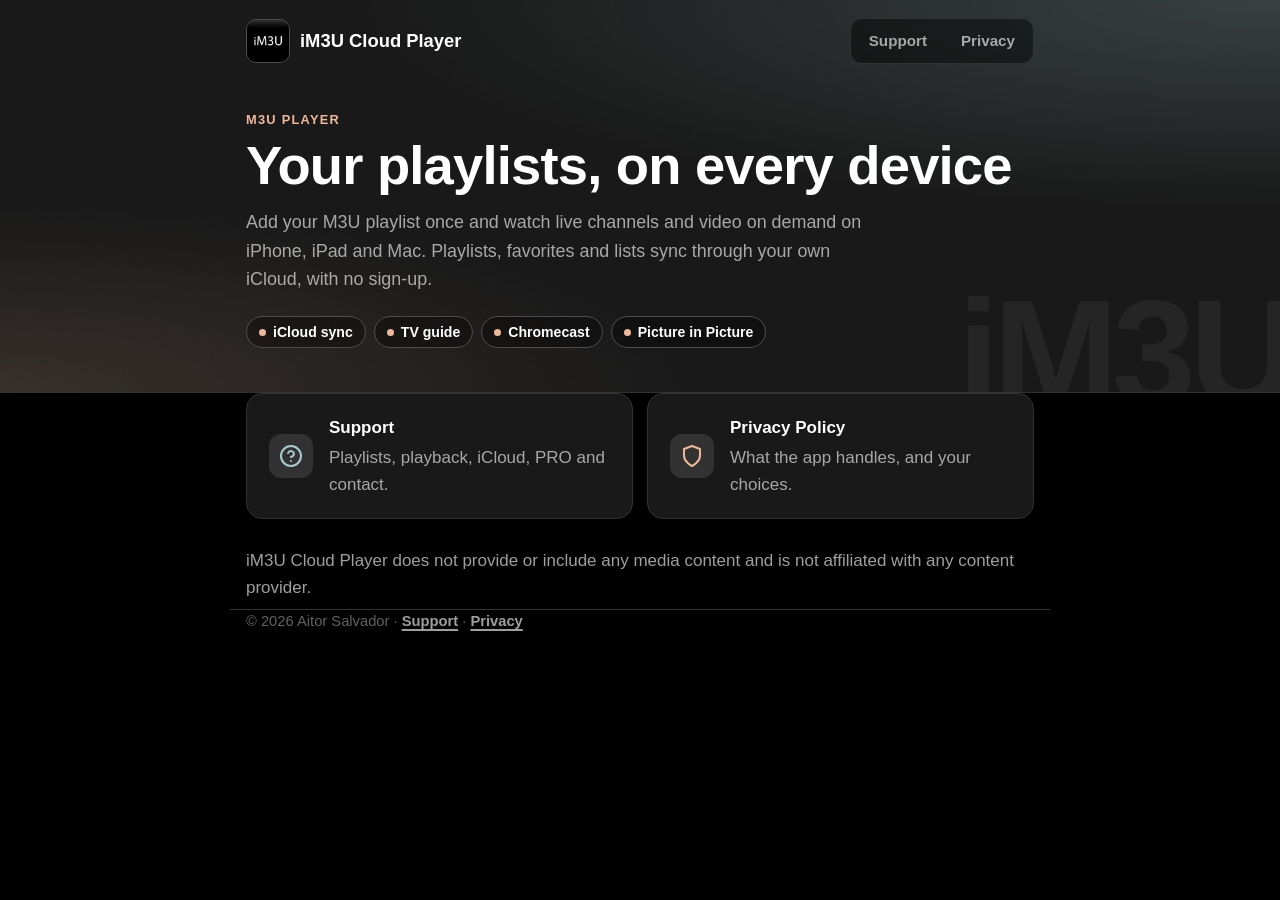
==== im3uplayer/index.html @ 9c214473 "iM3U Cloud Player pages: home, support and privacy in the app's look Co-Authored-By: Claude Opus 5.5" ====
<!doctype html>
<html lang="en">
<head>
  <meta charset="utf-8">
  <meta name="viewport" content="width=device-width, initial-scale=1">
  <title>iM3U Cloud Player</title>
  <meta name="description" content="iM3U Cloud Player: an M3U playlist player for iPhone, iPad and Mac, synced with iCloud.">
  <meta name="theme-color" content="#191919">
  <link rel="icon" href="icon.png">
  <link rel="apple-touch-icon" href="icon.png">
  <link rel="stylesheet" href="style.css?v=1">
</head>
<body>
  <div class="hero">
    <div class="wrap">
      <div class="topbar">
        <a class="brand" href="./"><img src="icon.png" alt="">iM3U Cloud Player</a>
        <nav class="tabs" aria-label="Pages">
          <a class="tab" href="support.html">Support</a>
          <a class="tab" href="privacy.html">Privacy</a>
        </nav>
      </div>
      <div class="hero-body">
        <p class="eyebrow">M3U player</p>
        <h1>Your playlists, on every device</h1>
        <p class="lede">Add your M3U playlist once and watch live channels and video on demand on iPhone, iPad and
        Mac. Playlists, favorites and lists sync through your own iCloud, with no sign-up.</p>
        <div class="pills">
          <span class="pill">iCloud sync</span>
          <span class="pill">TV guide</span>
          <span class="pill">Chromecast</span>
          <span class="pill">Picture in Picture</span>
        </div>
      </div>
    </div>
  </div>

  <main class="wrap">
    <div class="links-grid">
      <a class="card link-card" href="support.html">
        <span class="badge-icon"><svg viewBox="0 0 24 24" fill="none" stroke="currentColor" stroke-width="2" stroke-linecap="round" stroke-linejoin="round" aria-hidden="true"><circle cx="12" cy="12" r="10"/><path d="M9.1 9a3 3 0 0 1 5.8 1c0 2-3 3-3 3M12 17h.01"/></svg></span>
        <span><strong>Support</strong><p>Playlists, playback, iCloud, PRO and contact.</p></span>
      </a>
      <a class="card link-card" href="privacy.html">
        <span class="badge-icon peach"><svg viewBox="0 0 24 24" fill="none" stroke="currentColor" stroke-width="2" stroke-linecap="round" stroke-linejoin="round" aria-hidden="true"><path d="M12 22s8-4 8-10V5l-8-3-8 3v7c0 6 8 10 8 10z"/></svg></span>
        <span><strong>Privacy Policy</strong><p>What the app handles, and your choices.</p></span>
      </a>
    </div>
    <p class="muted" style="margin-top:28px">iM3U Cloud Player does not provide or include any media content and is
    not affiliated with any content provider.</p>
  </main>

  <footer class="wrap">© 2026 Aitor Salvador · <a href="support.html">Support</a> · <a href="privacy.html">Privacy</a></footer>
</body>
</html>
---- im3uplayer/style.css ----
/* iM3U Cloud Player site: the app's palette (CoreLayout UIColor + Palette) on the web. Dark, like the player. */
:root {
  color-scheme: dark;
  --bg: #000000;
  --surface: #191919;
  --surface-2: #323232;
  --line: #4c4c4c;
  --ink: #ffffff;
  --muted: rgba(255, 255, 255, 0.62);
  --faint: rgba(255, 255, 255, 0.38);
  --blue: #a9cbd1;
  --blue-light: #dbfeff;
  --blue-dark: #799aa0;
  --peach: #eeb899;
  --peach-light: #ffeaca;
  --peach-dark: #ba886b;
  --shell: #fff5ee;
  --radius: 16px;
}

* { box-sizing: border-box; }

html { scroll-behavior: smooth; }

body {
  margin: 0;
  background: var(--bg);
  color: var(--ink);
  font-family: -apple-system, BlinkMacSystemFont, "SF Pro Text", "Segoe UI", Roboto, "Helvetica Neue", Arial, sans-serif;
  font-size: 17px;
  line-height: 1.6;
  -webkit-text-size-adjust: 100%;
}

a { color: var(--blue); font-weight: 600; text-underline-offset: 0.2em; text-decoration-thickness: 1.5px; }
a:hover { color: var(--blue-light); }
a:focus-visible, summary:focus-visible { outline: 3px solid var(--peach); outline-offset: 3px; border-radius: 6px; }

.wrap { max-width: 820px; margin: 0 auto; padding: 0 16px; }

/* ---------- Hero ---------- */
.hero {
  position: relative;
  overflow: hidden;
  background:
    radial-gradient(120% 90% at 100% 0%, rgba(169, 203, 209, 0.22) 0%, rgba(169, 203, 209, 0) 60%),
    radial-gradient(90% 80% at 0% 100%, rgba(238, 184, 153, 0.14) 0%, rgba(238, 184, 153, 0) 60%),
    var(--surface);
  border-bottom: 1px solid var(--surface-2);
}
.hero.peach {
  background:
    radial-gradient(120% 90% at 100% 0%, rgba(238, 184, 153, 0.24) 0%, rgba(238, 184, 153, 0) 60%),
    radial-gradient(90% 80% at 0% 100%, rgba(169, 203, 209, 0.12) 0%, rgba(169, 203, 209, 0) 60%),
    var(--surface);
}
.hero::after { /* the "iM3U" wordmark from the icon, as a watermark */
  content: "iM3U";
  position: absolute;
  right: -12px;
  bottom: -36px;
  font-size: 150px;
  font-weight: 700;
  letter-spacing: -0.04em;
  line-height: 1;
  color: #fff;
  opacity: 0.05;
  pointer-events: none;
}

.topbar { display: flex; align-items: center; justify-content: space-between; gap: 12px; flex-wrap: wrap; padding: 18px 0; }
.brand { display: flex; align-items: center; gap: 10px; color: var(--ink); text-decoration: none; font-size: 1.15rem; font-weight: 700; }
.brand:hover { color: var(--ink); }
.brand img { width: 44px; height: 44px; border-radius: 10px; border: 1px solid var(--line); }

.tabs { display: flex; gap: 6px; padding: 4px; background: rgba(0, 0, 0, 0.45); border: 1px solid var(--surface-2); border-radius: 12px; }
.tab { padding: 6px 14px; border-radius: 9px; color: var(--muted); font-weight: 600; font-size: 0.95rem; text-decoration: none; }
.tab:hover { color: var(--ink); background: rgba(255, 255, 255, 0.06); }
.tab[aria-current="page"] { background: var(--blue); color: #000; }

.hero-body { position: relative; z-index: 1; padding: 28px 0 44px; }

.eyebrow {
  margin: 0 0 6px;
  color: var(--peach);
  font-size: 0.8rem;
  font-weight: 700;
  letter-spacing: 0.1em;
  text-transform: uppercase;
}

h1, h2, h3 { font-weight: 700; letter-spacing: -0.015em; }
h1 { margin: 0; font-size: clamp(2.2rem, 8vw, 3.4rem); line-height: 1.05; }
.lede { margin: 14px 0 0; font-size: 1.12rem; color: var(--muted); max-width: 620px; }

/* ---------- Pills (the player's "Live" badge) ---------- */
.pills { display: flex; flex-wrap: wrap; gap: 8px; margin-top: 22px; }
.pill {
  display: inline-flex;
  align-items: center;
  gap: 7px;
  padding: 4px 12px;
  border: 1px solid var(--line);
  border-radius: 999px;
  background: rgba(0, 0, 0, 0.35);
  font-weight: 600;
  font-size: 0.88rem;
}
.pill::before { content: ""; width: 7px; height: 7px; border-radius: 50%; background: var(--peach); }

/* ---------- Content ---------- */
main { padding: 36px 0 24px; }

.card {
  margin: 20px 0;
  padding: 20px 22px;
  background: var(--surface);
  border: 1px solid var(--surface-2);
  border-radius: var(--radius);
}
.card > :first-child { margin-top: 0; }
.card > :last-child { margin-bottom: 0; }
.card-head { display: flex; align-items: center; gap: 14px; margin-bottom: 8px; }
.card-head h2 { margin: 0; }

.badge-icon {
  flex: none;
  display: grid;
  place-items: center;
  width: 44px;
  height: 44px;
  border-radius: 12px;
  background: var(--surface-2);
  color: var(--blue);
}
.badge-icon svg { width: 24px; height: 24px; }
.badge-icon.peach { color: var(--peach); }

h2 { margin: 44px 0 10px; font-size: 1.5rem; line-height: 1.2; }
h3 { margin: 22px 0 4px; font-size: 1.1rem; color: var(--blue-light); }
p, ul, ol { margin: 8px 0; }
ul, ol { padding-left: 1.3em; }
li { margin: 5px 0; }
li::marker { color: var(--peach); }
strong { font-weight: 700; }
em { font-style: normal; color: var(--peach-light); }
code { font-family: ui-monospace, SFMono-Regular, Menlo, monospace; font-size: 0.88em; padding: 1px 6px; border-radius: 6px; background: var(--surface-2); }
.muted { color: var(--muted); }

.section-title { display: flex; align-items: center; gap: 12px; margin: 48px 0 12px; }
.section-title h2 { margin: 0; }
.num {
  flex: none;
  display: grid;
  place-items: center;
  width: 34px;
  height: 34px;
  border-radius: 50%;
  background: var(--blue);
  color: #000;
  font-weight: 700;
  font-size: 0.95rem;
}

/* ---------- Buttons ---------- */
.button {
  display: inline-flex;
  align-items: center;
  gap: 10px;
  padding: 12px 22px;
  background: var(--blue);
  color: #000;
  border-radius: 12px;
  font-weight: 700;
  text-decoration: none;
  transition: background 0.12s, transform 0.08s;
}
.button:hover { color: #000; background: var(--blue-light); }
.button:active { transform: translateY(1px); }

/* ---------- Contents chips ---------- */
.chips { display: flex; flex-wrap: wrap; gap: 8px; margin: 12px 0 0; padding: 0; list-style: none; }
.chips li { margin: 0; }
.chips a {
  display: inline-block;
  padding: 5px 12px;
  background: var(--surface-2);
  border-radius: 999px;
  color: var(--ink);
  font-weight: 500;
  font-size: 0.9rem;
  text-decoration: none;
}
.chips a:hover { background: var(--line); }

/* ---------- FAQ ---------- */
.faq-group { display: grid; gap: 10px; }
details { background: var(--surface); border: 1px solid var(--surface-2); border-radius: var(--radius); }
details[open] { border-color: var(--blue-dark); }
summary {
  display: flex;
  align-items: center;
  justify-content: space-between;
  gap: 12px;
  padding: 14px 18px;
  cursor: pointer;
  font-weight: 600;
  list-style: none;
}
summary::-webkit-details-marker { display: none; }
summary::after {
  content: "";
  flex: none;
  width: 9px;
  height: 9px;
  border-right: 2px solid var(--blue);
  border-bottom: 2px solid var(--blue);
  transform: rotate(45deg) translateY(-3px);
  transition: transform 0.15s;
}
details[open] summary::after { transform: rotate(-135deg) translateY(-2px); }
details > p, details > ul, details > ol { margin: 0; padding: 0 18px 16px; color: rgba(255, 255, 255, 0.82); }
details > ul, details > ol { padding-left: 40px; }

/* ---------- Tables ---------- */
.table-wrap { overflow-x: auto; margin: 14px 0; border: 1px solid var(--surface-2); border-radius: var(--radius); background: var(--surface); }
table { width: 100%; border-collapse: collapse; font-size: 0.93rem; }
th, td { text-align: left; vertical-align: top; padding: 10px 12px; }
th { background: var(--surface-2); font-weight: 700; }
tr + tr td { border-top: 1px solid var(--surface-2); }

/* ---------- Home ---------- */
.links-grid { display: grid; grid-template-columns: 1fr; gap: 14px; }
.link-card { display: flex; align-items: center; gap: 16px; margin: 0; color: var(--ink); text-decoration: none; }
.link-card:hover { color: var(--ink); border-color: var(--blue-dark); }
.link-card p { margin: 2px 0 0; font-weight: 400; color: var(--muted); }
.cta { display: flex; flex-wrap: wrap; gap: 12px; margin-top: 24px; }
@media (min-width: 720px) { .links-grid { grid-template-columns: 1fr 1fr; } }

/* ---------- Footer ---------- */
footer { margin-top: 40px; padding: 22px 0 40px; border-top: 1px solid var(--surface-2); color: var(--faint); font-size: 0.92rem; }
footer a { color: var(--muted); }
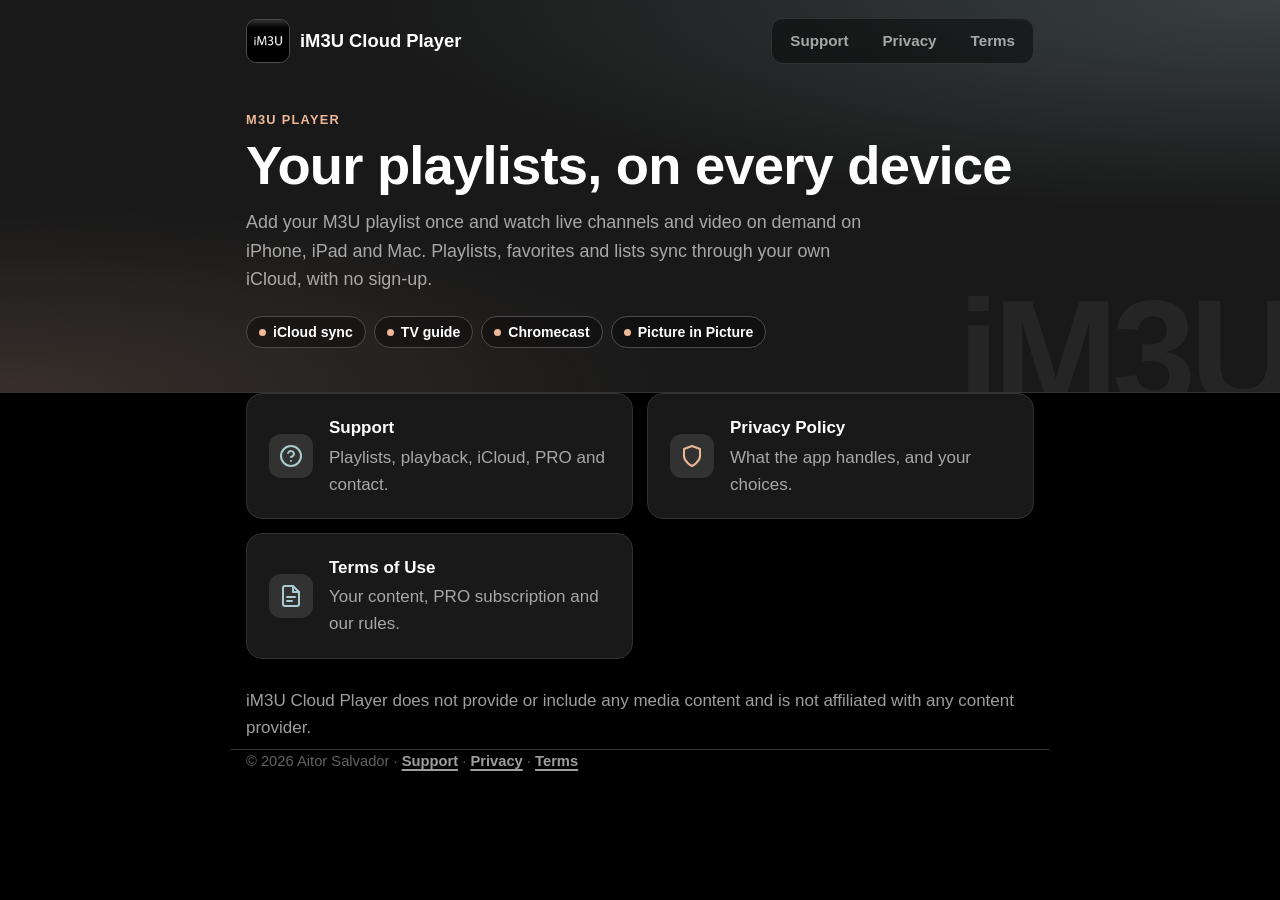
==== commit ced541b9: "iM3U Cloud Player: Terms of Use page, linked from every page Co-Authored-By: Claude Opus 5.5 <norepl" ====
--- a/im3uplayer/index.html
+++ b/im3uplayer/index.html
@@ -18,6 +18,7 @@
         <nav class="tabs" aria-label="Pages">
           <a class="tab" href="support.html">Support</a>
           <a class="tab" href="privacy.html">Privacy</a>
+          <a class="tab" href="terms.html">Terms</a>
         </nav>
       </div>
       <div class="hero-body">
@@ -45,11 +46,15 @@
         <span class="badge-icon peach"><svg viewBox="0 0 24 24" fill="none" stroke="currentColor" stroke-width="2" stroke-linecap="round" stroke-linejoin="round" aria-hidden="true"><path d="M12 22s8-4 8-10V5l-8-3-8 3v7c0 6 8 10 8 10z"/></svg></span>
         <span><strong>Privacy Policy</strong><p>What the app handles, and your choices.</p></span>
       </a>
+      <a class="card link-card" href="terms.html">
+        <span class="badge-icon"><svg viewBox="0 0 24 24" fill="none" stroke="currentColor" stroke-width="2" stroke-linecap="round" stroke-linejoin="round" aria-hidden="true"><path d="M14 2H6a2 2 0 0 0-2 2v16a2 2 0 0 0 2 2h12a2 2 0 0 0 2-2V8z"/><path d="M14 2v6h6M8 13h8M8 17h5"/></svg></span>
+        <span><strong>Terms of Use</strong><p>Your content, PRO subscription and our rules.</p></span>
+      </a>
     </div>
     <p class="muted" style="margin-top:28px">iM3U Cloud Player does not provide or include any media content and is
     not affiliated with any content provider.</p>
   </main>
 
-  <footer class="wrap">© 2026 Aitor Salvador · <a href="support.html">Support</a> · <a href="privacy.html">Privacy</a></footer>
+  <footer class="wrap">© 2026 Aitor Salvador · <a href="support.html">Support</a> · <a href="privacy.html">Privacy</a> · <a href="terms.html">Terms</a></footer>
 </body>
 </html>
